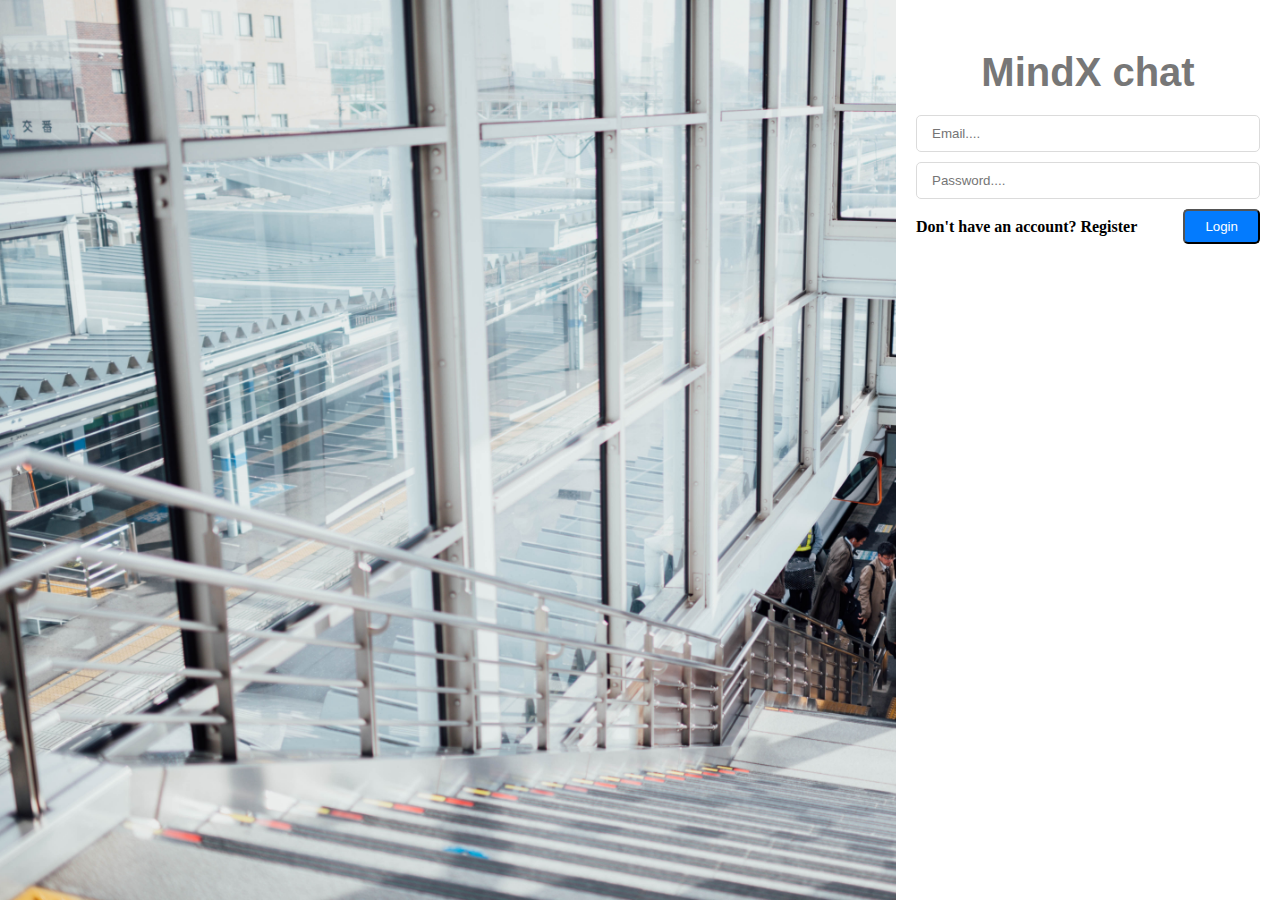
==== html/index.html @ 1ee16a98 "ChatApp" ====
<!DOCTYPE html>
<html lang="en">
<head>
  <meta charset="UTF-8">
  <meta name="viewport" content="width=device-width, initial-scale=1.0">
  <title>Chat app</title>
  <link rel="stylesheet" href="../css/style.css">
  <link rel="stylesheet" href="../css/register.css">
  <link rel="stylesheet" href="../css/login.css">
</head>
<body>
  <div id="app"></div>
  <script src="../js/controller.js"></script>
  <script src="../js/view.js"></script>
  <script src="../js/model.js"></script>
  <script src="../js/components.js"></script>
  <script src="../js/index.js"></script>
</body>
</html>
---- css/style.css ----
*{
  padding: 0;
  margin: 0;
  box-sizing: border-box;
}
.input-wrapper input{
  border: 1px solid #dbdbdb;
  padding: 10px 15px;
  border-radius: 5px;
  width: 100%;
  outline: none;
}
.input-wrapper{
  margin-bottom: 10px;
}
.btn{
  padding: 8px 20px;
  color: #ffffff;
  background: #037BFE;
  border-radius: 5px;
  cursor: pointer;
}
.error{
  color: #FF0000;
  margin-left: 10px;
}
---- css/register.css ----
.register-container{
  background: url(../images/register-background.jpg);
  height: 100vh;
  background-size: cover;
  display: flex;
  justify-content: flex-end;
}
.register-container .aside-right {
  height: 100vh;
  background-color: #fff;
  width: 30%;
}
.register-container .aside-right .header h3{
  font-size: 40px;
  font-family: Arial, Helvetica, sans-serif;
  color: #777;
  text-align: center;
  margin-top: 50px;
}
.register-container .input-name-wrapper {
  display: flex;
  justify-content: space-between;
}
.register-container 
.input-name-wrapper 
.input-wrapper {
  width: 48%;
}
#register-form {
  padding: 20px;
}
.register-container 
.aside-right 
.form-action{
  display: flex;
  justify-content: space-between;
  align-items: center;
}
.form-action span{
  font-weight: 600;
  cursor: pointer;
}
.form-action span:hover{
  color: blue;
}
---- css/login.css ----
.login-container{
    background: url(../images/login-background.jpg);
    height: 100vh;
    background-size: cover;
    display: flex;
    justify-content: flex-end;
}
.login-container .aside-right {
    height: 100vh;
    background-color: #fff;
    width: 30%;
}
.login-container .aside-right .header h3{
    font-size: 40px;
    font-family: Arial, Helvetica, sans-serif;
    color: #777;
    text-align: center;
    margin-top: 50px;
}
.input-login-wrapper{
    display: flex;
    flex-direction: column;
    align-items: center;
}
.input-wrapper{
    width: 100%;
}
#login-form {
    padding: 20px;
}
.login-container .aside-right .form-action{
    display: flex;
    align-items: center;
    justify-content: space-between;
}
.form-action span{
    font-weight: 600;
    cursor: pointer;
}
.form-action span:hover{
    color: blue;
}
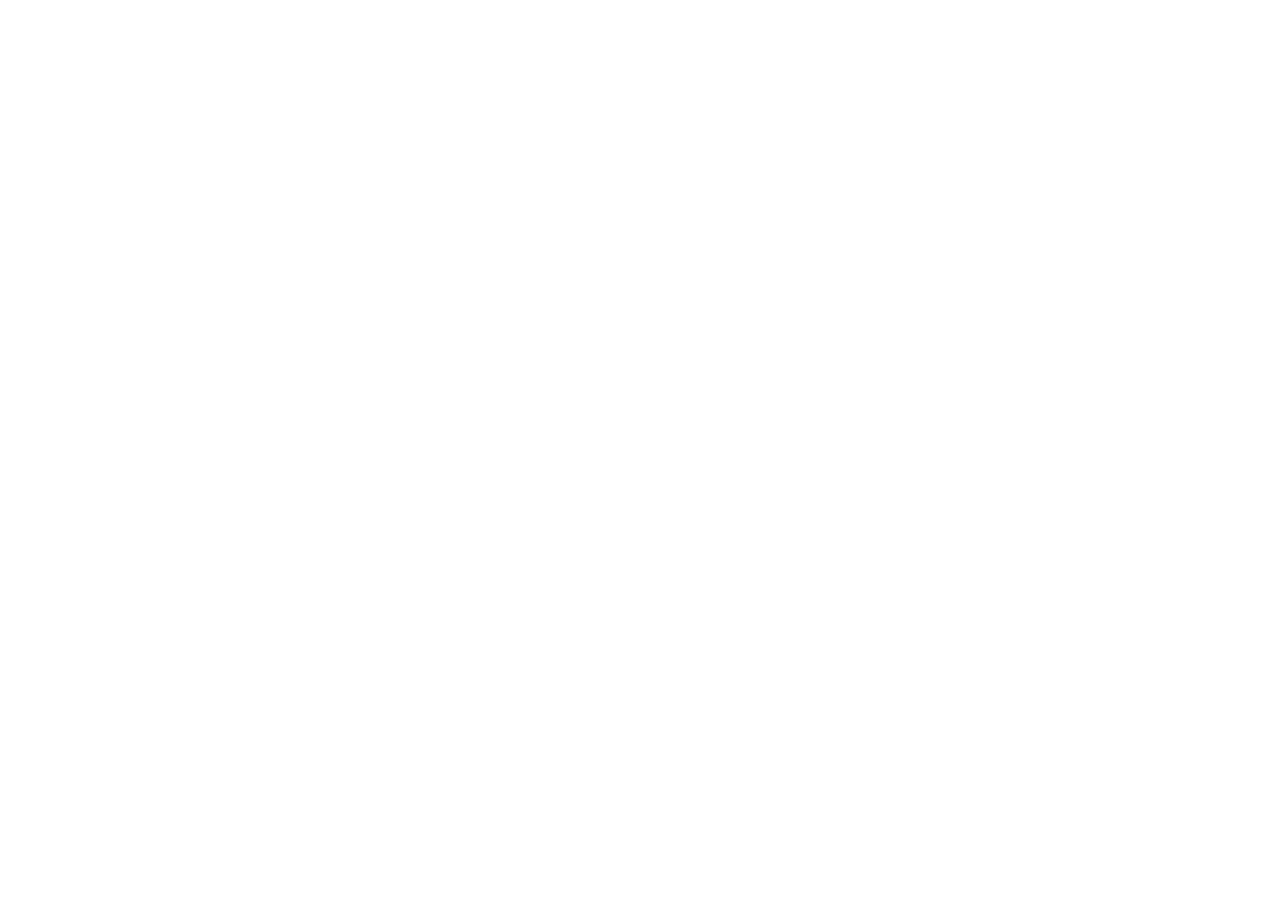
==== commit fc47cbd9: "ss3" ====
--- a/html/index.html
+++ b/html/index.html
@@ -10,10 +10,14 @@
 </head>
 <body>
   <div id="app"></div>
+
   <script src="../js/controller.js"></script>
   <script src="../js/view.js"></script>
   <script src="../js/model.js"></script>
   <script src="../js/components.js"></script>
   <script src="../js/index.js"></script>
+  <script src="https://www.gstatic.com/firebasejs/7.17.1/firebase-app.js"></script>
+  <script src="https://www.gstatic.com/firebasejs/7.17.1/firebase-auth.js"></script>
+
 </body>
 </html>--- a/css/style.css
+++ b/css/style.css
@@ -23,4 +23,12 @@
 .error{
   color: #FF0000;
   margin-left: 10px;
+}
+
+.form-action span{
+  font-weight: 600;
+  cursor: pointer;
+}
+.form-action span:hover{
+  color: blue;
 }--- a/css/register.css
+++ b/css/register.css
@@ -36,10 +36,4 @@
   justify-content: space-between;
   align-items: center;
 }
-.form-action span{
-  font-weight: 600;
-  cursor: pointer;
-}
-.form-action span:hover{
-  color: blue;
-}
+
--- a/css/login.css
+++ b/css/login.css
@@ -33,10 +33,3 @@
     align-items: center;
     justify-content: space-between;
 }
-.form-action span{
-    font-weight: 600;
-    cursor: pointer;
-}
-.form-action span:hover{
-    color: blue;
-}